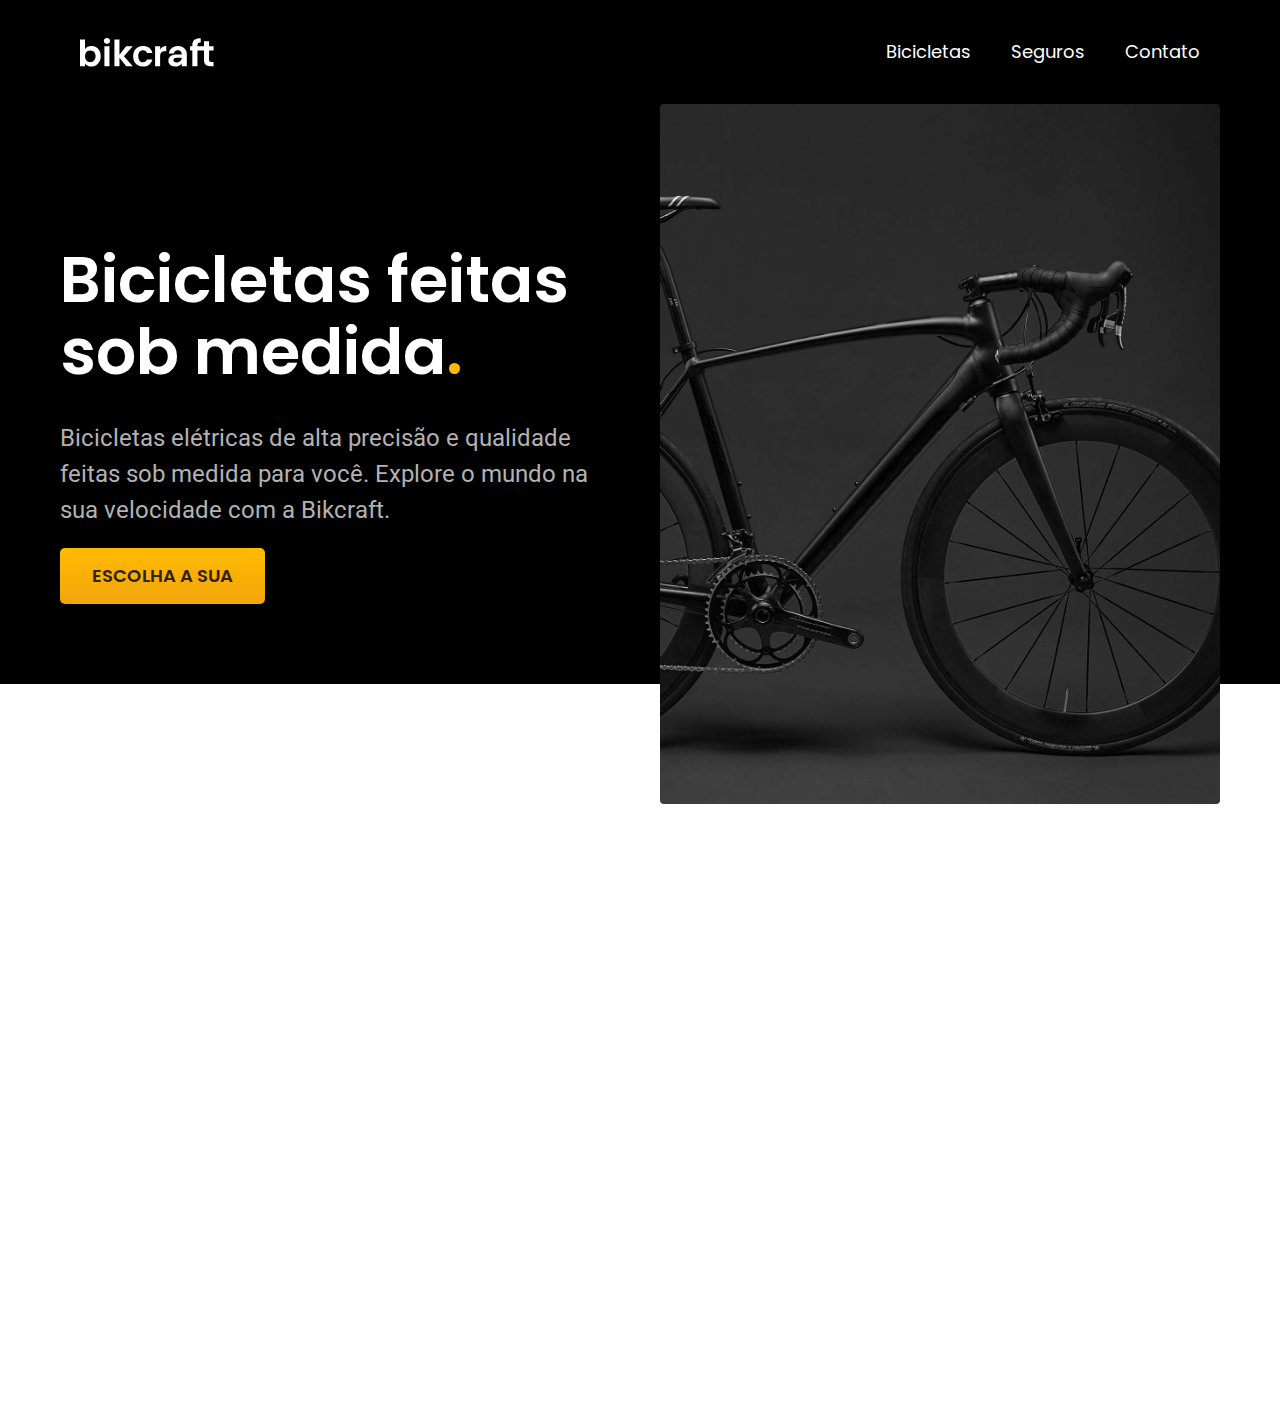
==== index.html @ 09f5f31a "header e css" ====
<!DOCTYPE html>
<html lang="pt-br">

<head>
  <meta charset="UTF-8">
  <meta name="viewport" content="width=device-width, initial-scale=1.0">

  <title>Bikcraft - Bicicletas Elétricas</title>
  <meta name="description" content="Bicicletas elétricas de alta precisão e qualidade,  feitas sob medida para o cliente. Explore o mundo na sua velocidade com a Bikcraft.">
  <link rel="stylesheet" href="/css/style.css">

  <link rel="preconnect" href="https://fonts.googleapis.com">
  <link rel="preconnect" href="https://fonts.gstatic.com" crossorigin>
  <link href="https://fonts.googleapis.com/css2?family=Poppins:wght@400;600&family=Roboto:wght@400;500&display=swap" rel="stylesheet">
</head>

<body>
  <header class="header-bg">
    <div class="header">
      <a href="/index.html">
        <img src="/img/bikcraft.svg" alt="Bikcraft"></a>
      <nav aria-label="primaria">
        <ul class="header-menu">
          <li><a href="/bicicletas.html">Bicicletas</a></li>
          <li><a href="/seguros.html">Seguros</a></li>
          <li><a href="/contato.html">Contato</a></li>
        </ul>
      </nav>
    </div>
  </header>

  <main class="introducao-bg">
    <div class="introducao">
      <div class="introducao-conteudo">
        <h1>Bicicletas feitas sob medida<span>.</span></h1>
        <p>Bicicletas elétricas de alta precisão e qualidade feitas sob medida para você. Explore o mundo na sua velocidade com a Bikcraft.</p>
        <a class="botao" href="/bicicletas.html">Escolha a sua</a>
      </div>
      <img src="/img/fotos/introducao.jpg" alt="Bicicleta Elétrica Preta">
    </div>
  </main>
</body>

</html>
---- css/style.css ----
@import "/css/global/global.css";
@import "/css/global/header.css";

/* Utilidades */
@import "/css/utilidades/componentes.css";

/* Home */
@import "/css/home/intro.css";
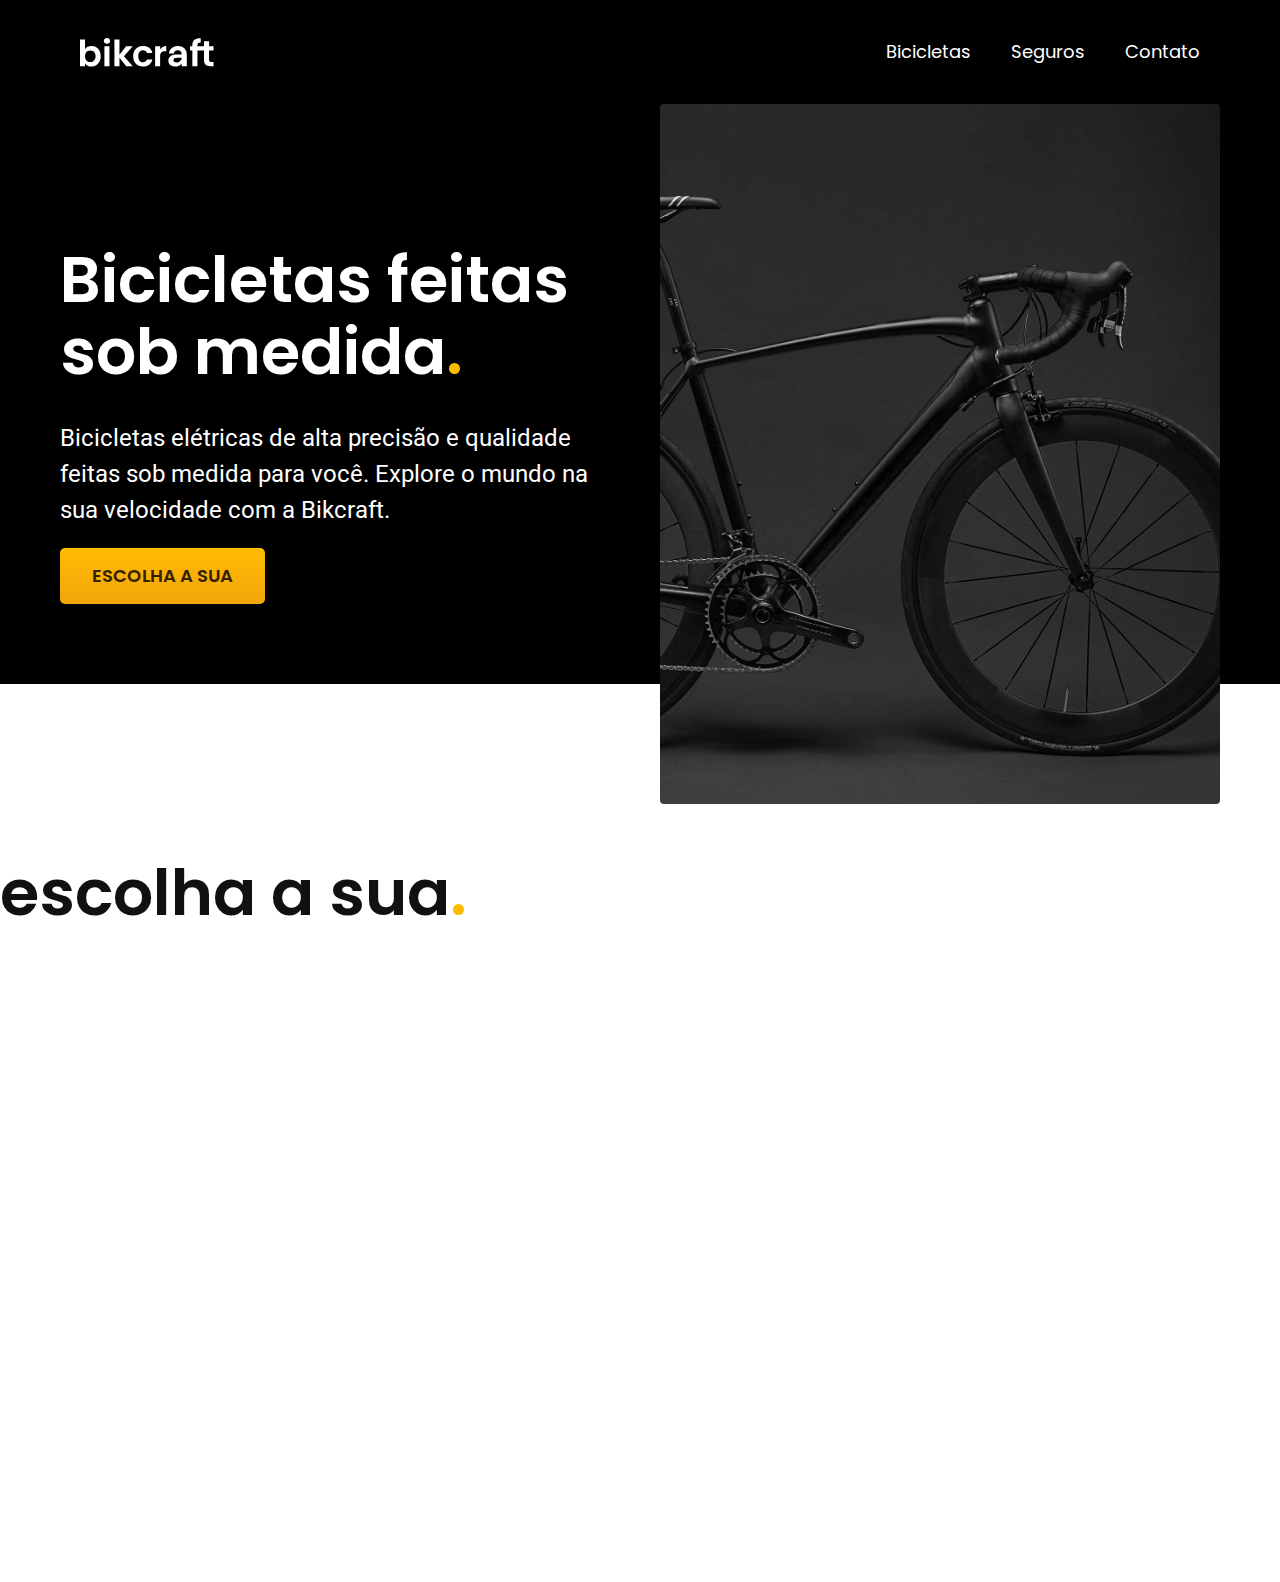
==== commit 0cfd701b: "tipografia e cores utilitário" ====
--- a/index.html
+++ b/index.html
@@ -20,7 +20,7 @@
       <a href="/index.html">
         <img src="/img/bikcraft.svg" alt="Bikcraft"></a>
       <nav aria-label="primaria">
-        <ul class="header-menu">
+        <ul class="header-menu font-1-m cor-0">
           <li><a href="/bicicletas.html">Bicicletas</a></li>
           <li><a href="/seguros.html">Seguros</a></li>
           <li><a href="/contato.html">Contato</a></li>
@@ -32,13 +32,15 @@
   <main class="introducao-bg">
     <div class="introducao">
       <div class="introducao-conteudo">
-        <h1>Bicicletas feitas sob medida<span>.</span></h1>
-        <p>Bicicletas elétricas de alta precisão e qualidade feitas sob medida para você. Explore o mundo na sua velocidade com a Bikcraft.</p>
+        <h1 class="font-1-xxl">Bicicletas feitas sob medida<span class="cor-p1">.</span></h1>
+        <p class="font-2-l">Bicicletas elétricas de alta precisão e qualidade feitas sob medida para você. Explore o mundo na sua velocidade com a Bikcraft.</p>
         <a class="botao" href="/bicicletas.html">Escolha a sua</a>
       </div>
       <img src="/img/fotos/introducao.jpg" alt="Bicicleta Elétrica Preta">
     </div>
   </main>
+
+  <h2 class="font-1-xxl">escolha a sua<span class="cor-p1">.</span></h2>
 </body>
 
 </html>--- a/css/style.css
+++ b/css/style.css
@@ -1,8 +1,10 @@
 @import "/css/global/global.css";
 @import "/css/global/header.css";
+@import "/css/utilidades/cores.css";
 
 /* Utilidades */
 @import "/css/utilidades/componentes.css";
+@import "/css/utilidades/tipografia.css";
 
 /* Home */
 @import "/css/home/intro.css";
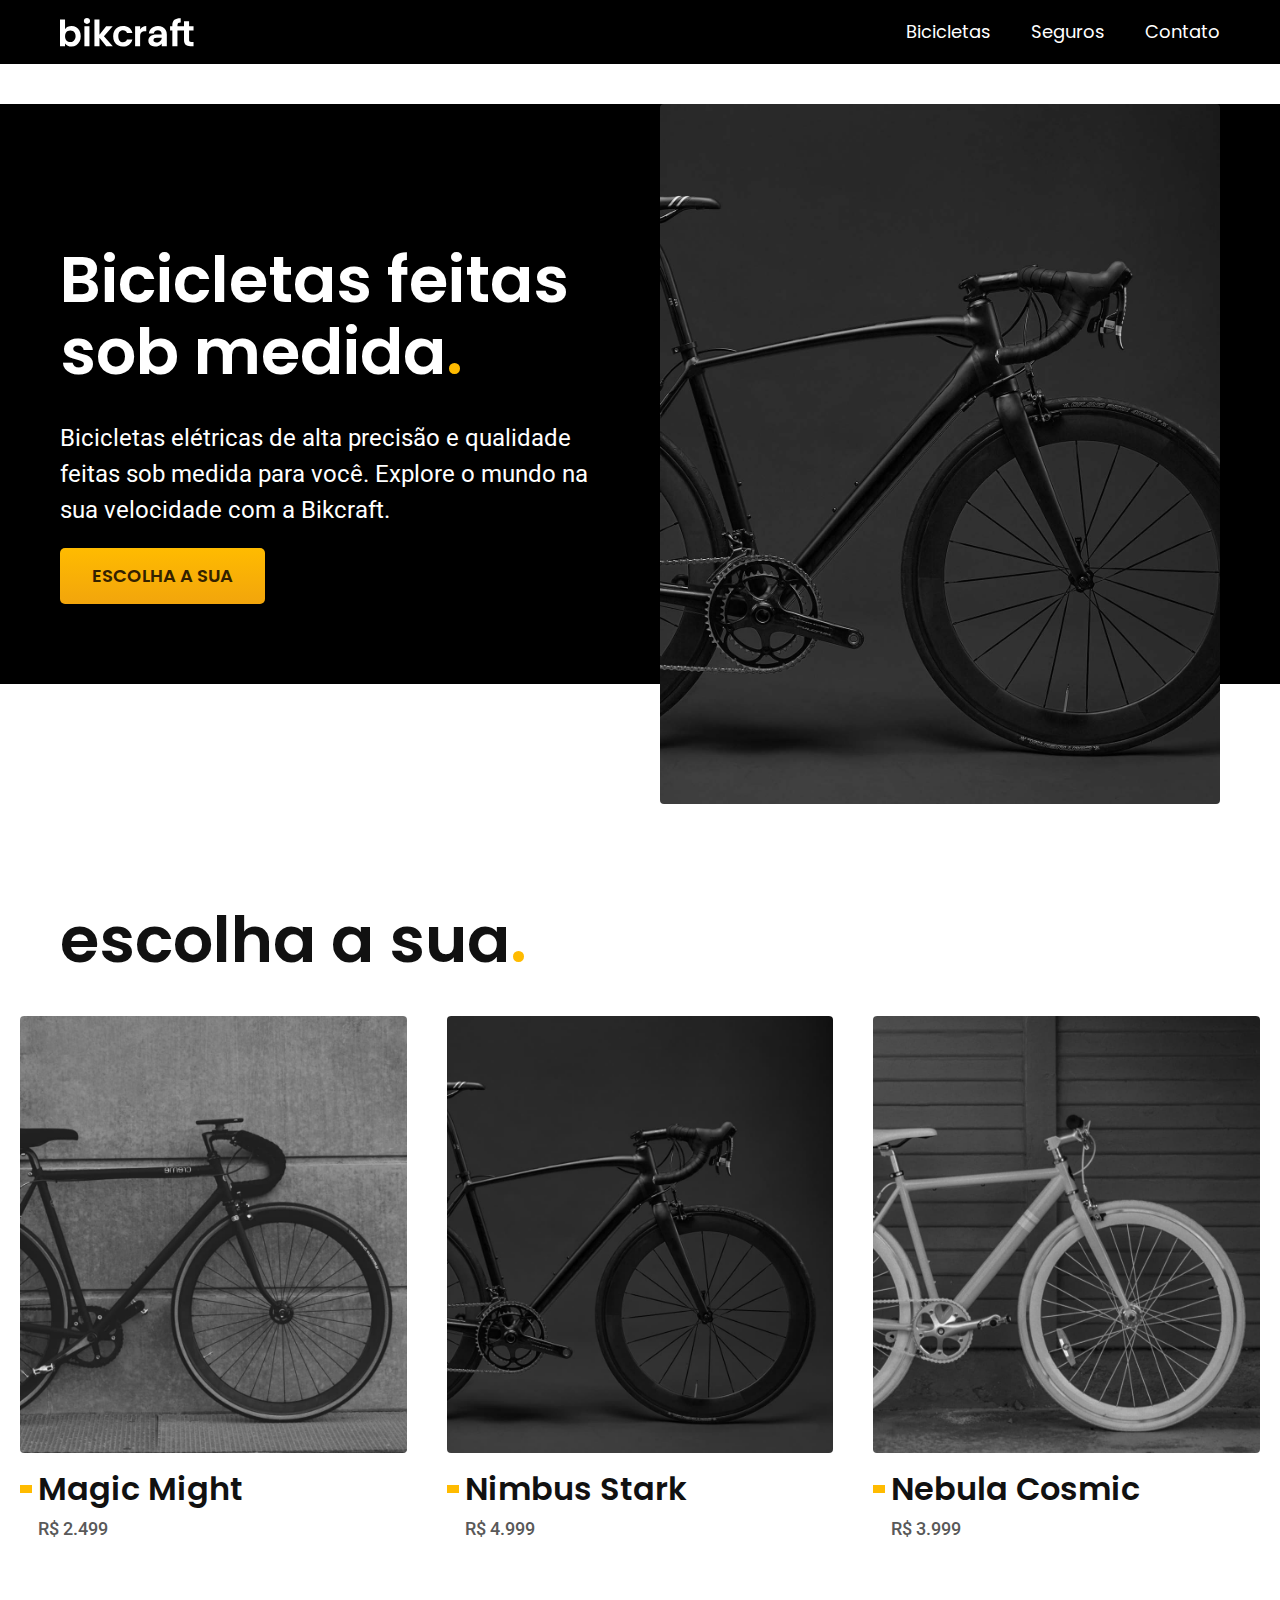
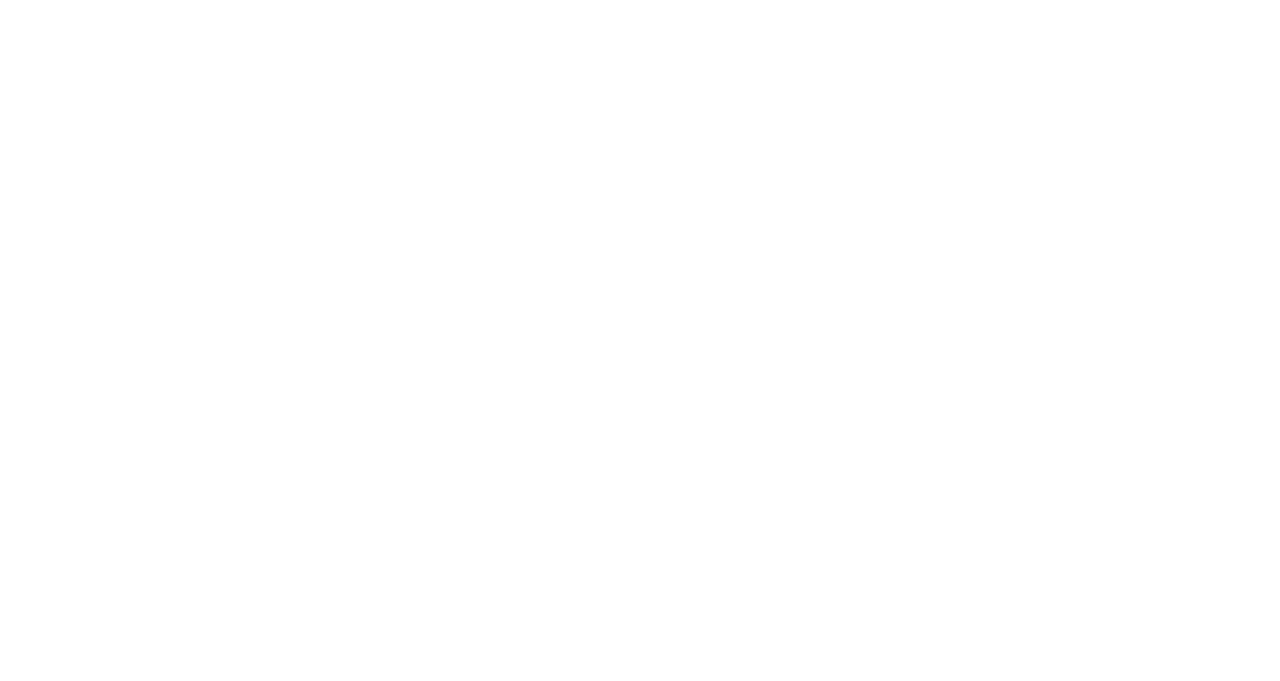
==== commit 9c8cc2f7: "tipografia e bicicletas" ====
--- a/index.html
+++ b/index.html
@@ -16,7 +16,7 @@
 
 <body>
   <header class="header-bg">
-    <div class="header">
+    <div class="header container">
       <a href="/index.html">
         <img src="/img/bikcraft.svg" alt="Bikcraft"></a>
       <nav aria-label="primaria">
@@ -30,7 +30,7 @@
   </header>
 
   <main class="introducao-bg">
-    <div class="introducao">
+    <div class="introducao container">
       <div class="introducao-conteudo">
         <h1 class="font-1-xxl">Bicicletas feitas sob medida<span class="cor-p1">.</span></h1>
         <p class="font-2-l">Bicicletas elétricas de alta precisão e qualidade feitas sob medida para você. Explore o mundo na sua velocidade com a Bikcraft.</p>
@@ -40,7 +40,35 @@
     </div>
   </main>
 
-  <h2 class="font-1-xxl">escolha a sua<span class="cor-p1">.</span></h2>
+  <article class="bicicletas-lista">
+    <h2 class="container font-1-xxl">escolha a sua<span class="cor-p1">.</span></h2>
+
+    <ul>
+      <li>
+        <a href="/bicicletas/magic.html">
+          <img src="/img/bicicletas/magic-home.jpg" alt="Bicicleta preta">
+          <h3 class="font-1-xl">Magic Might</h3>
+          <span class="font-2-m cor-8">R$ 2.499</span>
+        </a>
+      </li>
+      <li>
+        <a href="/bicicletas/nimbus.html">
+          <img src="/img/bicicletas/nimbus-home.jpg" alt="Bicicleta preta">
+          <h3 class="font-1-xl">Nimbus Stark </h3>
+          <span class="font-2-m cor-8">R$ 4.999</span>
+        </a>
+      </li>
+      <li>
+        <a href="/bicicletas/magic.html">
+          <img src="/img/bicicletas/nebula-home.jpg" alt="Bicicleta preta">
+          <h3 class="font-1-xl">Nebula Cosmic</h3>
+          <span class="font-2-m cor-8">R$ 3.999</span>
+        </a>
+      </li>
+    </ul>
+  </article>
+
+
 </body>
 
 </html>--- a/css/style.css
+++ b/css/style.css
@@ -8,3 +8,7 @@
 
 /* Home */
 @import "/css/home/intro.css";
+
+/* Bicicletas */
+
+@import "/css/bicicletas/bicicletas-lista.css";
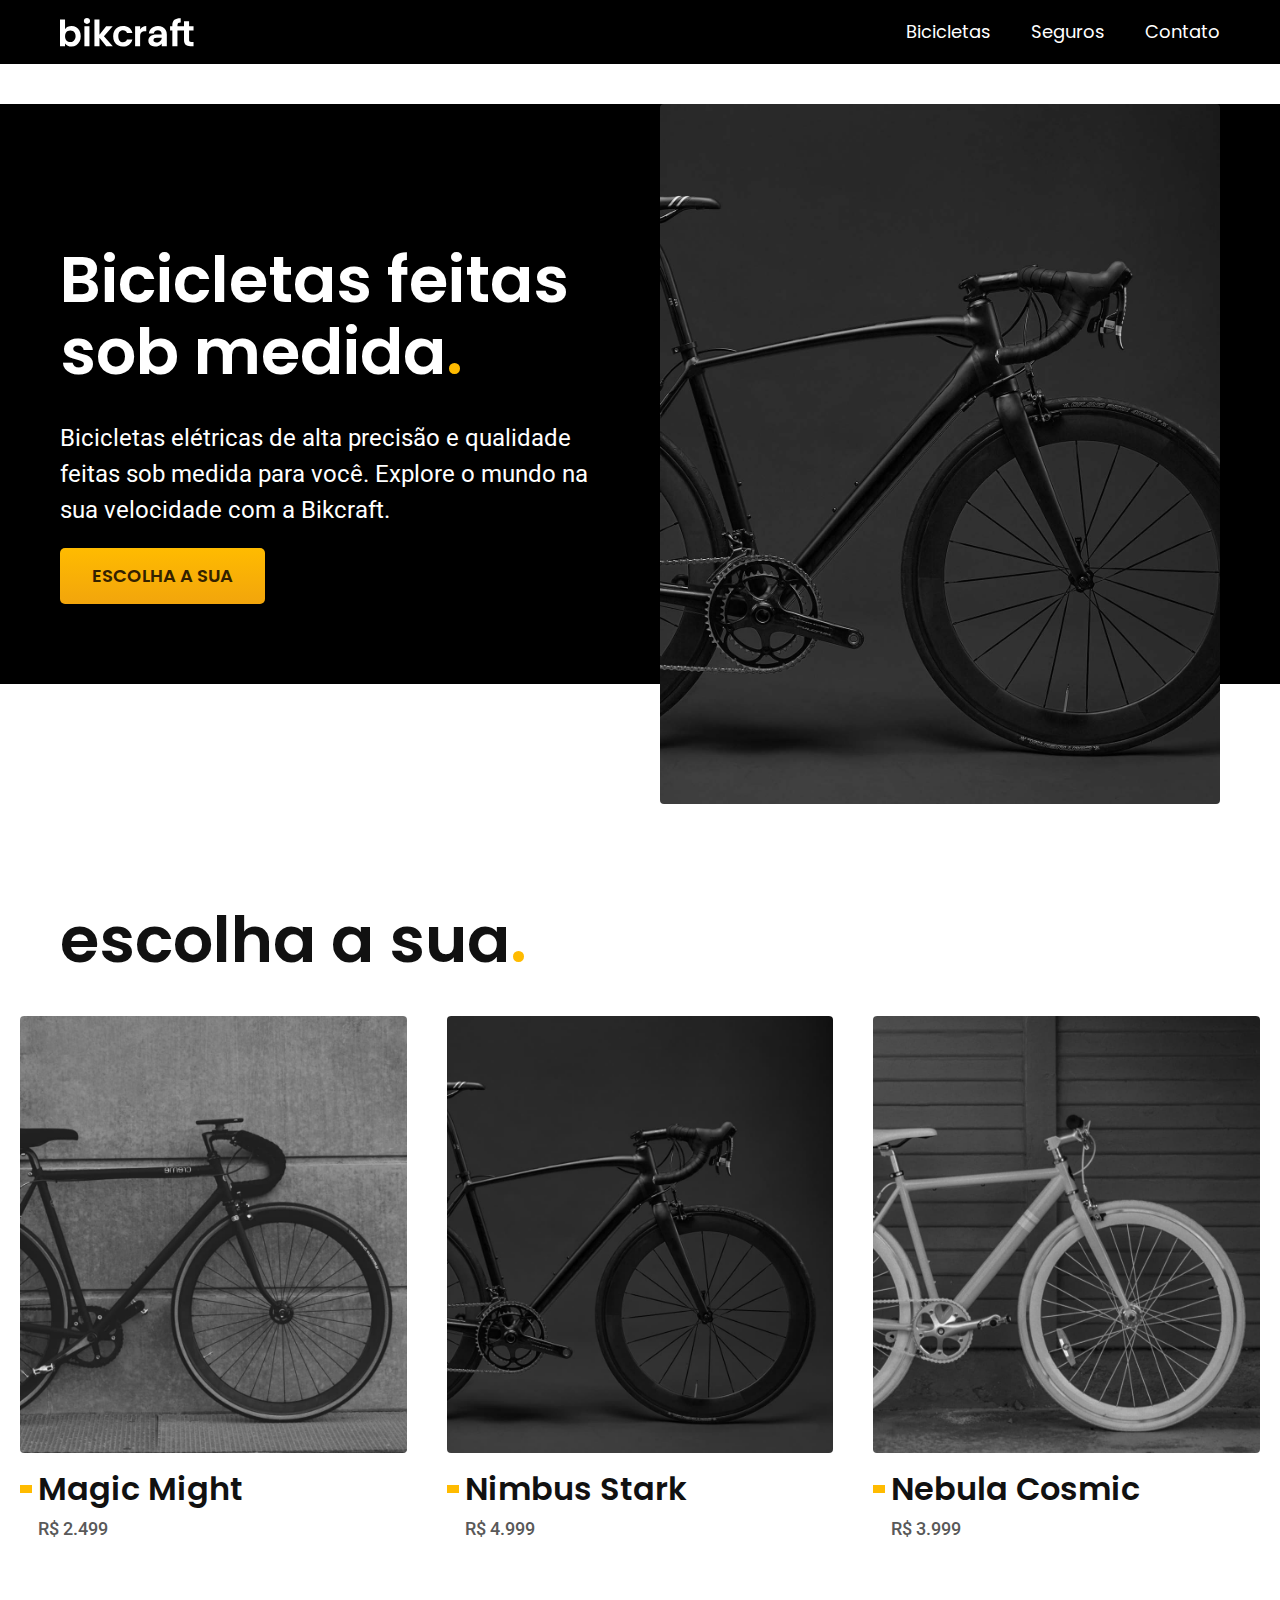
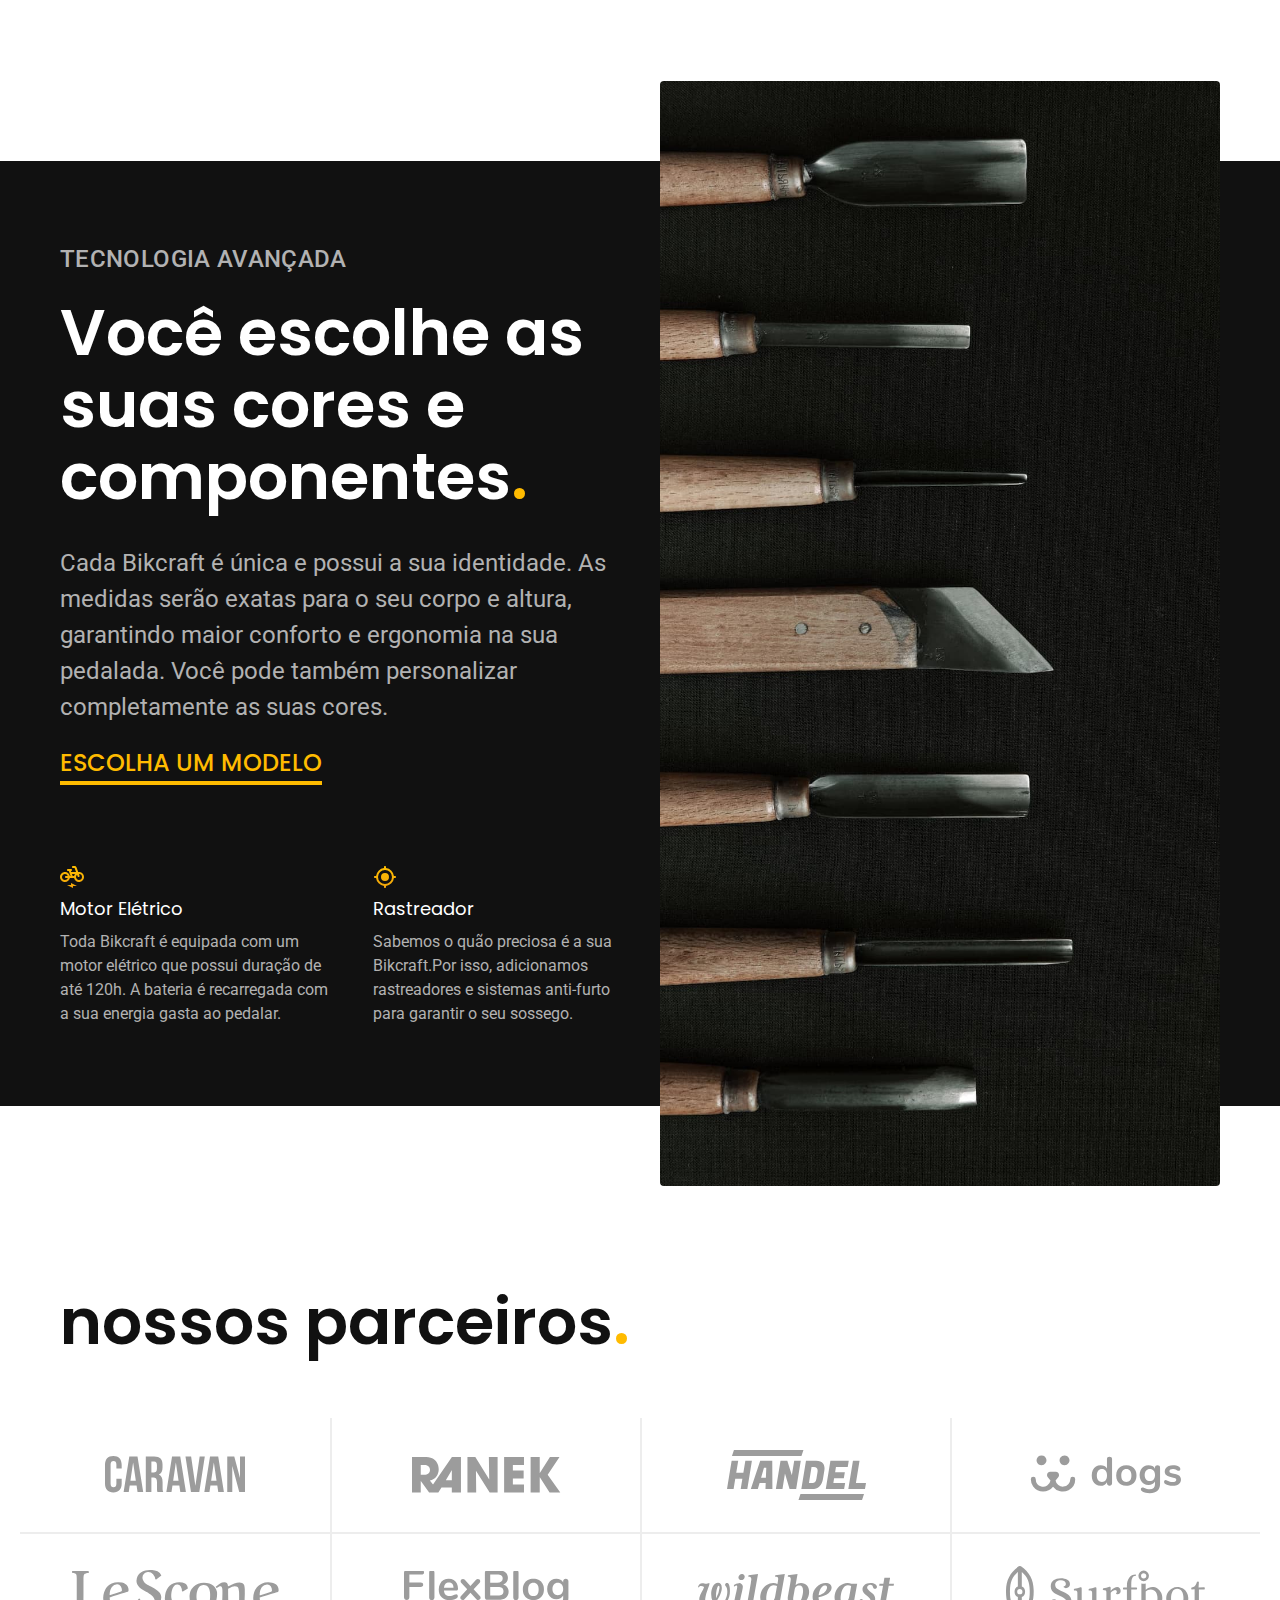
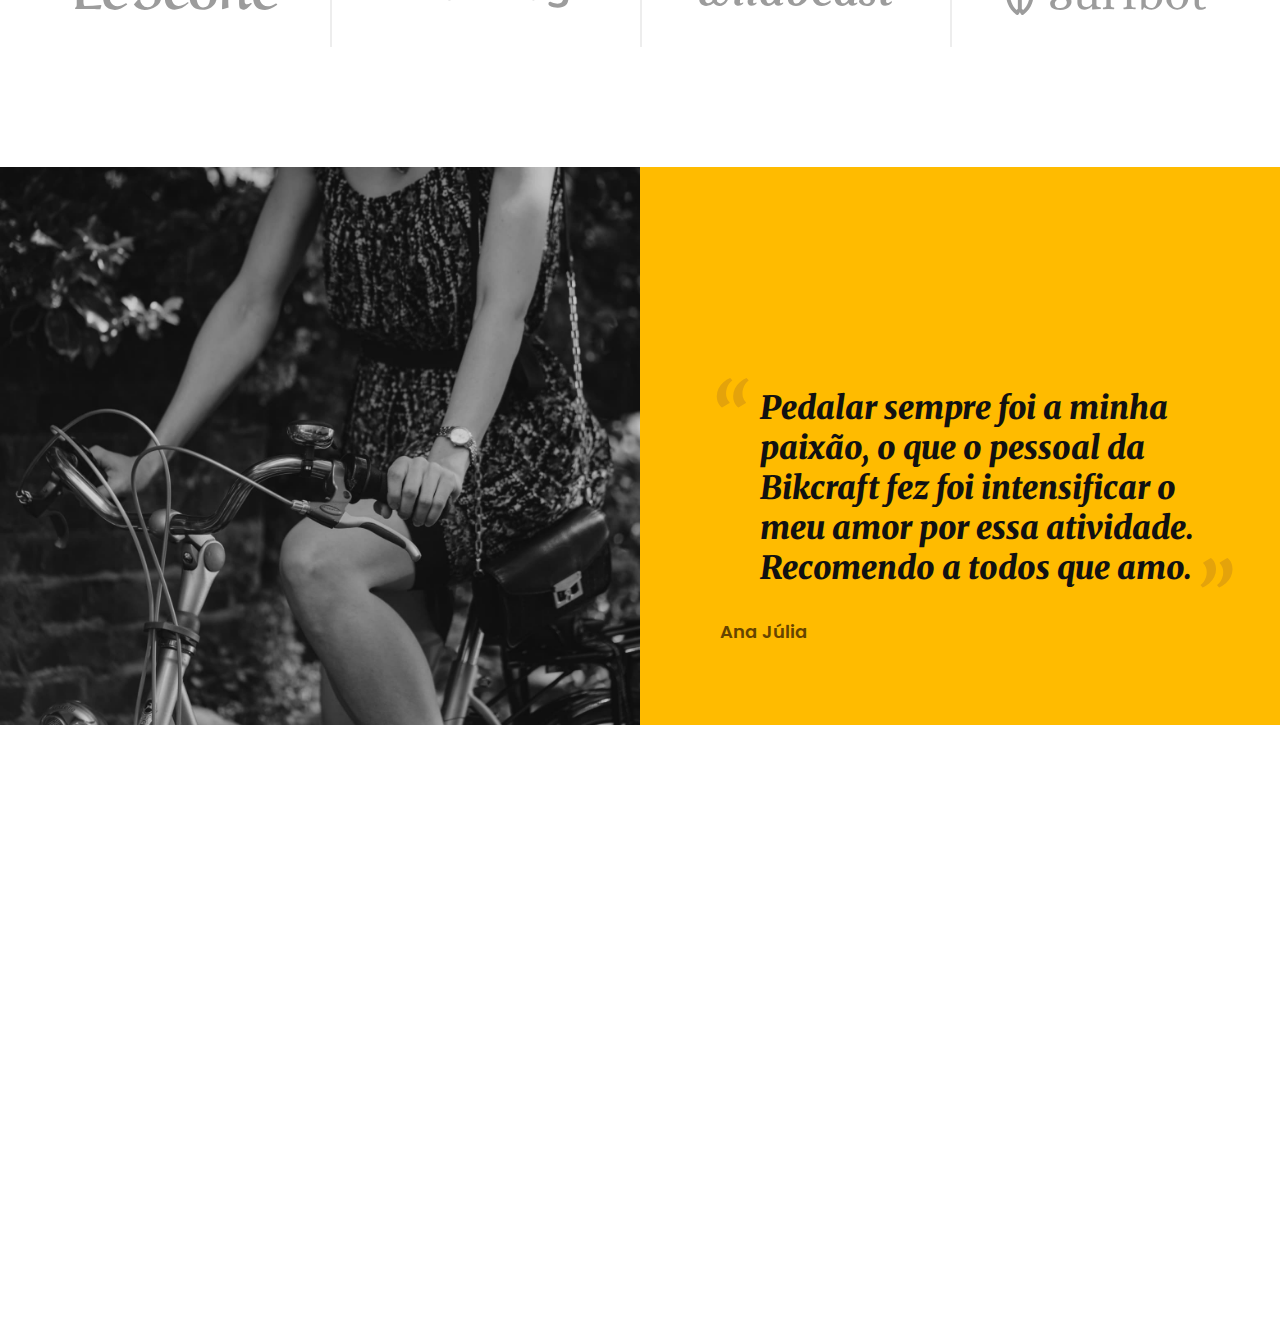
==== commit ed01fe58: "tecnologia, parceiros e depoimento" ====
--- a/index.html
+++ b/index.html
@@ -11,7 +11,7 @@
 
   <link rel="preconnect" href="https://fonts.googleapis.com">
   <link rel="preconnect" href="https://fonts.gstatic.com" crossorigin>
-  <link href="https://fonts.googleapis.com/css2?family=Poppins:wght@400;600&family=Roboto:wght@400;500&display=swap" rel="stylesheet">
+  <link href="https://fonts.googleapis.com/css2?family=Poppins:wght@400;600&family=Merriweather:ital,wght@1,900&family=Roboto:wght@400;500&display=swap" rel="stylesheet">
 </head>
 
 <body>
@@ -68,6 +68,61 @@
     </ul>
   </article>
 
+  <article class="tecnologia-bg">
+    <div class="tecnologia container">
+      <div class="tecnologia-conteudo">
+        <span class="font-2-l-b cor-5">Tecnologia Avançada</span>
+        <h2 class="font-1-xxl cor-0">Você escolhe as suas cores e componentes<span class="cor-p1">.</span></h2>
+        <p class="font-2-l cor-5">Cada Bikcraft é única e possui a sua identidade. As medidas serão exatas para o seu corpo e altura, garantindo maior conforto e ergonomia na sua pedalada. Você pode também personalizar completamente as suas cores.</p>
+        <a class="link" href="/bicicletas.html">Escolha um modelo</a>
+        <div class="tecnologia-vantagens">
+          <div>
+            <img src="/img/icones/eletrica.svg" alt="">
+            <h3 class="font-1-m cor-0">Motor Elétrico</h3>
+            <p class="font-2-s cor-5">Toda Bikcraft é equipada com um motor elétrico que possui duração de até 120h. A bateria é recarregada com a sua energia gasta ao pedalar.</p>
+          </div>
+          <div>
+            <img src="/img/icones/rastreador.svg" alt="">
+            <h3 class="font-1-m cor-0">Rastreador</h3>
+            <p class="font-2-s cor-5">Sabemos o quão preciosa é a sua Bikcraft.Por isso, adicionamos rastreadores e sistemas anti-furto para garantir o seu sossego.</p>
+          </div>
+        </div>
+      </div>
+      <div class="tecnologia-imagem">
+        <img src="/img/fotos/tecnologia.jpg" alt="">
+      </div>
+    </div>
+  </article>
+
+  <section class="parceiros" aria-label="Nossos parceiros">
+    <h2 class="container font-1-xxl">nossos parceiros<span class="cor-p1">.</span></h2>
+
+    <ul>
+      <li><img src="/img/parceiros/caravan.svg" alt="Caravan"></li>
+      <li><img src="/img/parceiros/ranek.svg" alt="ranek.svg"></li>
+      <li><img src="/img/parceiros/handel.svg" alt="handel"></li>
+      <li><img src="/img/parceiros/dogs.svg" alt="dogs.svg"></li>
+      <li><img src="/img/parceiros/lescone.svg" alt="lescone.svg"></li>
+      <li><img src="/img/parceiros/flexblog.svg" alt="flexblog.svg"></li>
+      <li><img src="/img/parceiros/wildbeast.svg" alt="wildbeast.svg"></li>
+      <li><img src="/img/parceiros/surfbot.svg" alt="surfbot.svg"></li>
+
+    </ul>
+  </section>
+
+  <section class="depoimento" aria-label="Depoimento">
+    <div>
+      <img src="/img/fotos/depoimento.jpg" alt="Pessoa pedalando uma bicicleta Bikcraft.">
+    </div>
+    <div class="depoimento-conteudo">
+      <blockquote class="font-1-xl">
+        <p>Pedalar sempre foi a minha paixão, o que o pessoal da Bikcraft fez foi intensificar o meu amor por essa atividade. Recomendo a todos que amo.
+        </p>
+      </blockquote>
+      <span class="font-1-m-b cor-p4">Ana Júlia</span>
+    </div>
+
+  </section>
 
 </body>
 
--- a/css/style.css
+++ b/css/style.css
@@ -8,6 +8,9 @@
 
 /* Home */
 @import "/css/home/intro.css";
+@import "/css/home/tecnologia.css";
+@import "/css/home/parceiros.css";
+@import "/css/home/depoimento.css";
 
 /* Bicicletas */
 
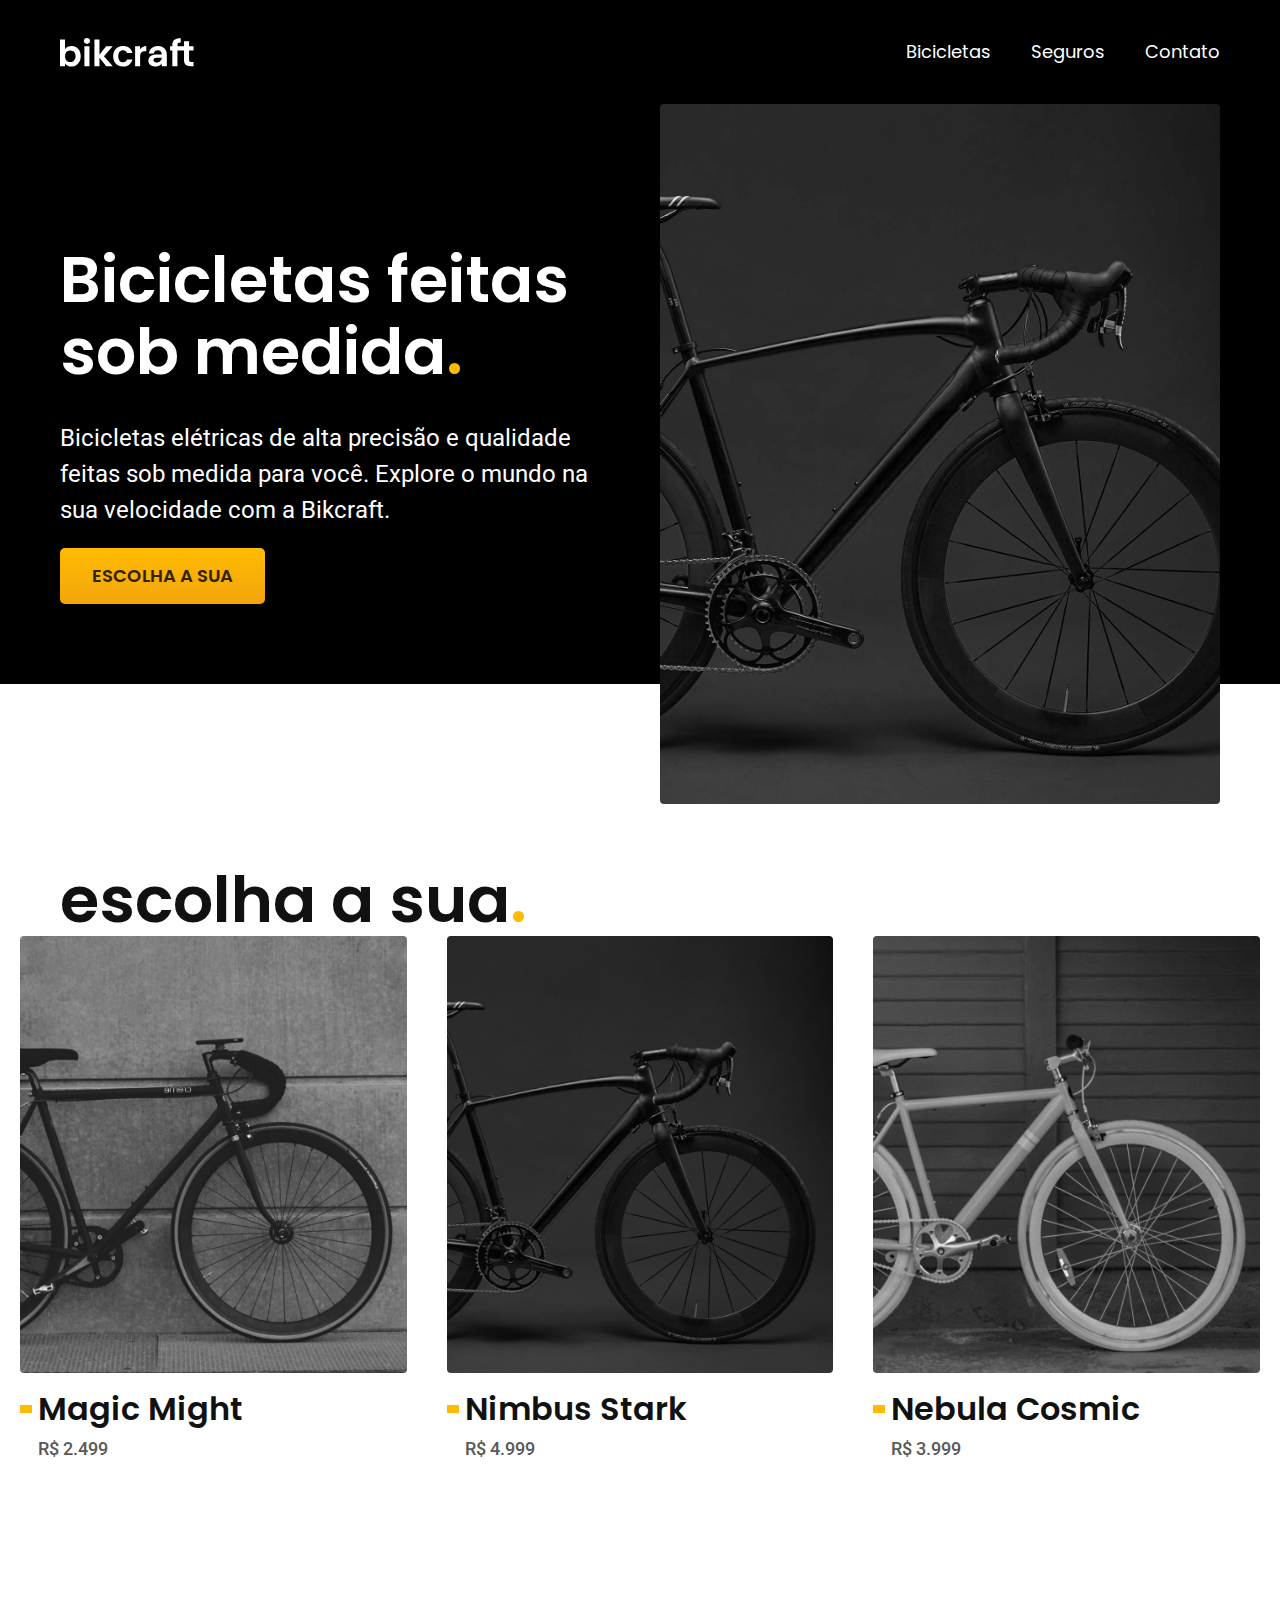
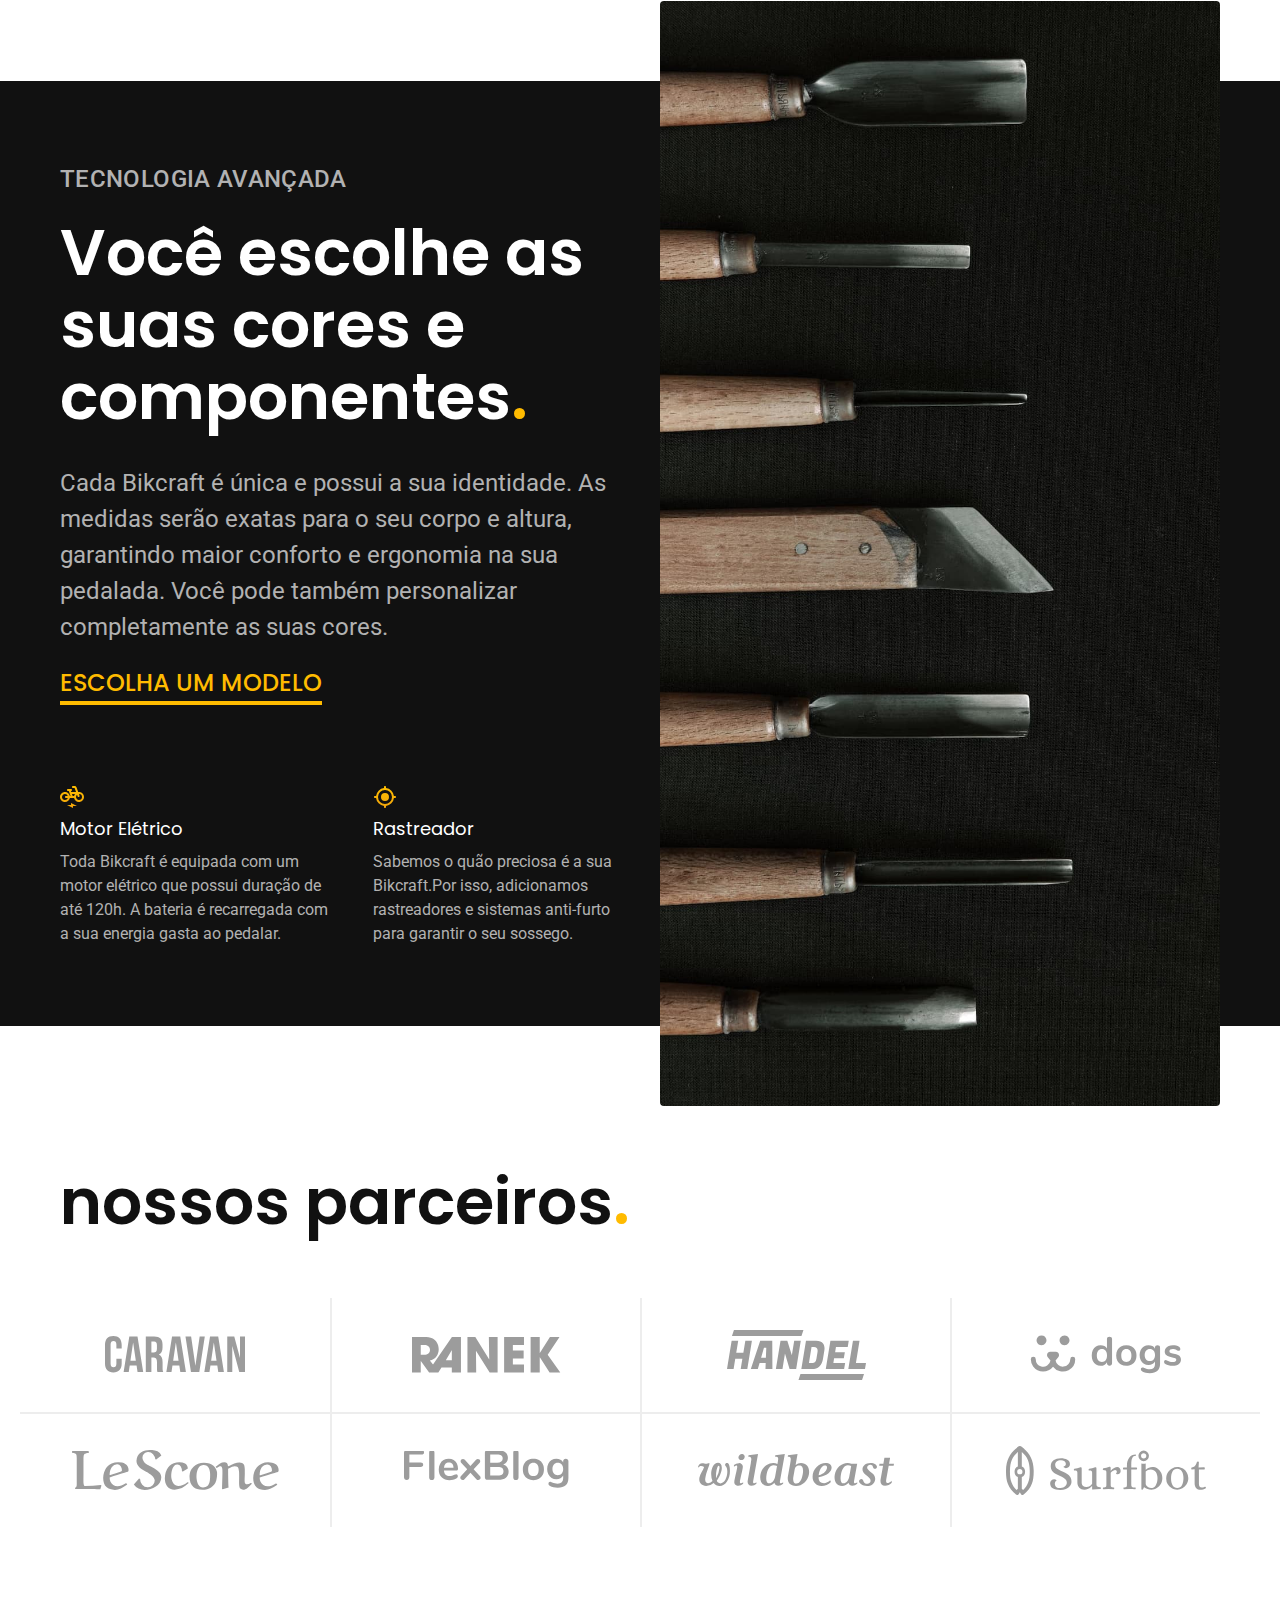
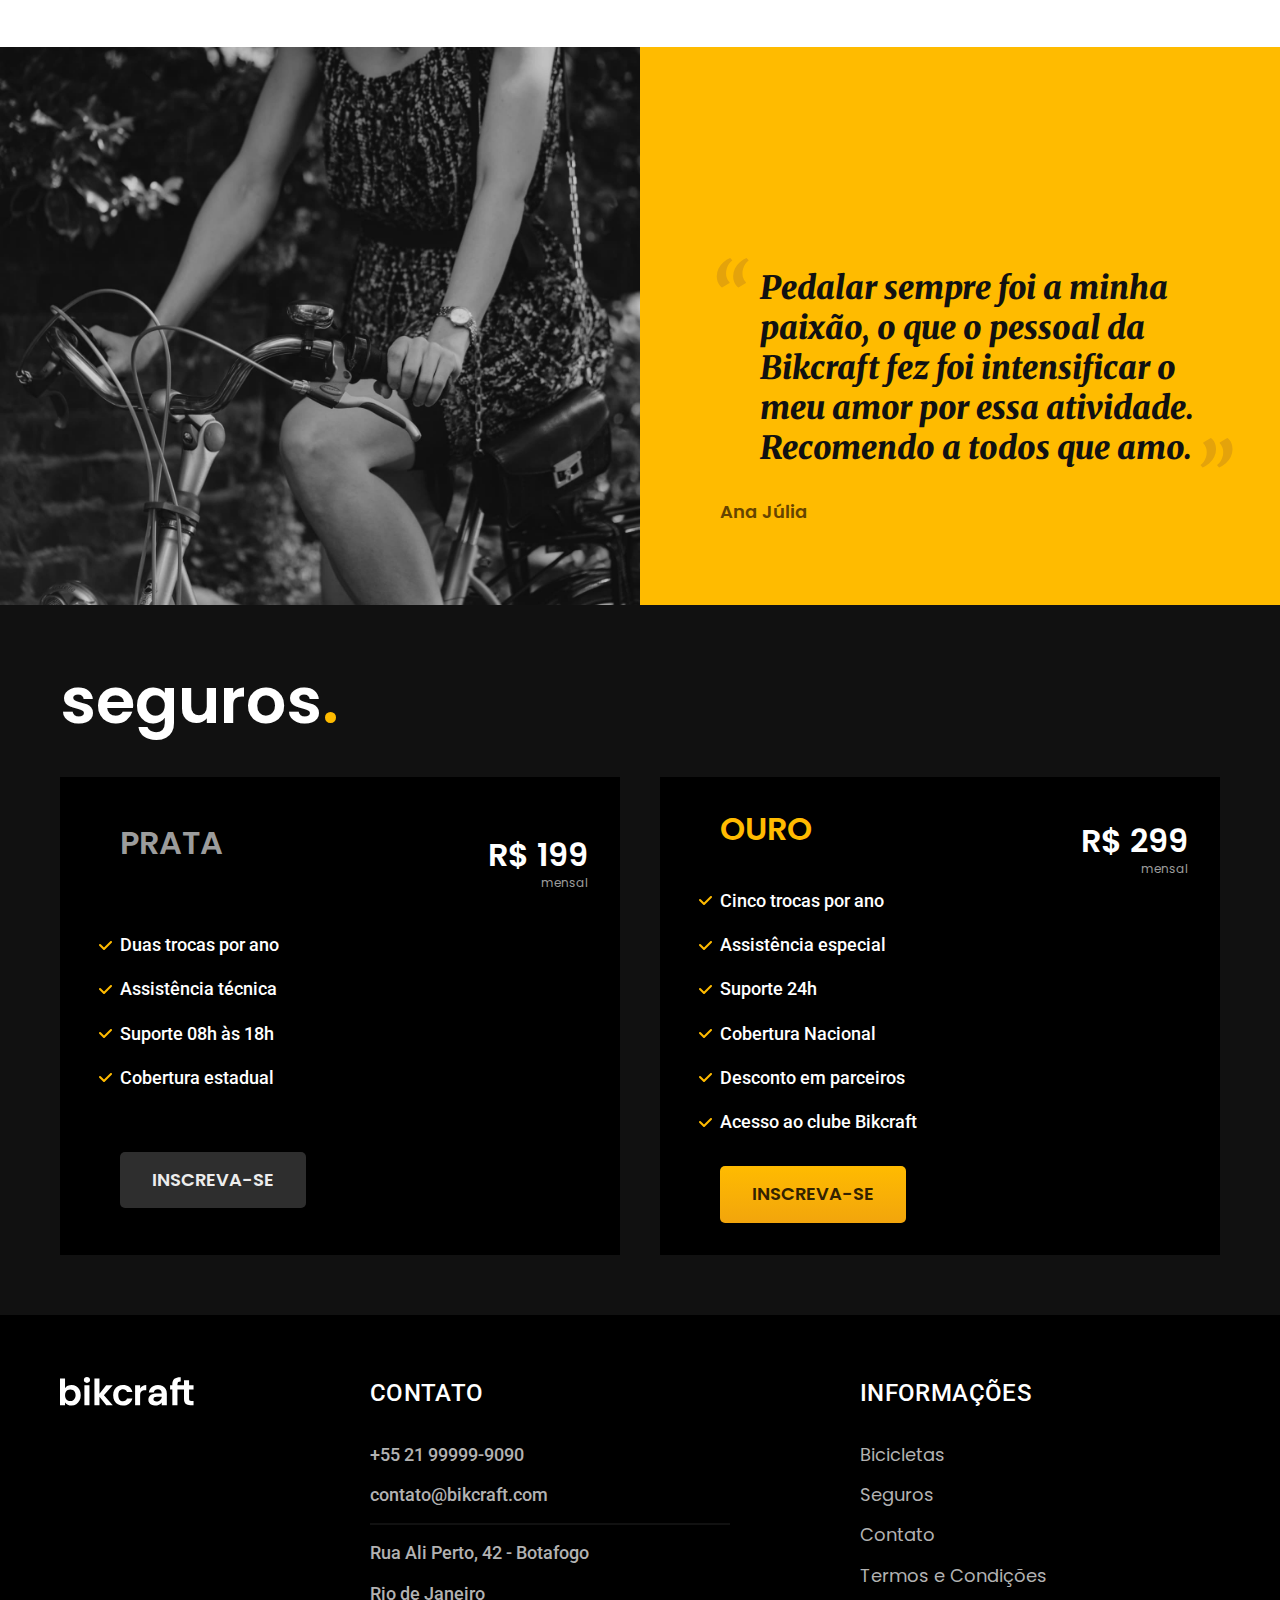
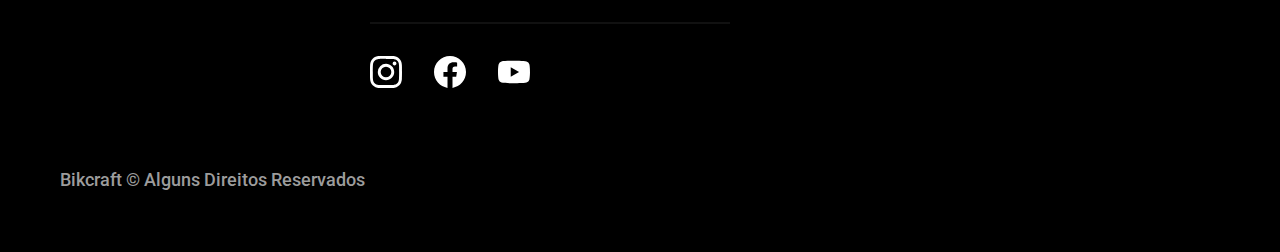
==== commit ab49f7f3: "home finalizado" ====
--- a/index.html
+++ b/index.html
@@ -124,6 +124,77 @@
 
   </section>
 
+  <article class="seguros-bg">
+    <div class="seguros container">
+      <h2 class="font-1-xxl cor-0">seguros<span class="cor-p1">.</span></h2>
+      <div class="seguros-item">
+        <h3 class="font-1-xl cor-6">PRATA</h3>
+        <span class="font-1-xl cor-0">R$ 199 <span class="font-1-xs cor-6">mensal</span></span>
+        <ul class="font-2-m cor-0">
+          <li>Duas trocas por ano</li>
+          <li>Assistência técnica</li>
+          <li>Suporte 08h às 18h</li>
+          <li>Cobertura estadual</li>
+        </ul>
+        <a class="botao secundario" href="/orcamento.html">Inscreva-se</a>
+      </div>
+
+      <div class="seguros-item">
+        <h3 class="font-1-xl cor-p1">OURO</h3>
+        <span class="font-1-xl cor-0">R$ 299 <span class="font-1-xs cor-6">mensal</span></span>
+        <ul class="font-2-m cor-0">
+          <li>Cinco trocas por ano</li>
+          <li>Assistência especial</li>
+          <li>Suporte 24h</li>
+          <li>Cobertura Nacional</li>
+          <li>Desconto em parceiros</li>
+          <li>Acesso ao clube Bikcraft</li>
+        </ul>
+        <a class="botao" href="/orcamento.html">Inscreva-se</a>
+      </div>
+    </div>
+  </article>
+
+  <footer class="footer-bg">
+    <div class="footer container">
+      <img src="/img/bikcraft.svg" alt="">
+      <div class="footer-contato">
+        <h3 class="font-2-l-b cor-0">Contato</h3>
+        <ul class="font-2-m cor-5">
+          <li><a href="tel:+5521999999090">+55 21 99999-9090</a></li>
+          <li><a href="mailto:contatot@bikcraft.com">contato@bikcraft.com</a></li>
+          <li>Rua Ali Perto, 42 - Botafogo</li>
+          <li>Rio de Janeiro</li>
+        </ul>
+        <div class="footer-redes">
+          <a href="/index.html">
+            <img src="/img/redes/instagram.svg" alt="Instagram">
+          </a>
+
+          <a href="/index.html">
+            <img src="/img/redes/facebook.svg" alt="Facebook">
+          </a>
+
+          <a href="/index.html">
+            <img src="/img/redes/youtube.svg" alt="YouTube">
+          </a>
+        </div>
+      </div>
+      <div class="footer-informacoes">
+        <h3 class="font-2-l-b cor-0">Informações</h3>
+        <nav>
+          <ul class="font-1-m cor-5">
+            <li><a href="/bicicletas.html">Bicicletas</a></li>
+            <li><a href="/seguros.html">Seguros</a></li>
+            <li><a href="/contato.html">Contato</a></li>
+            <li><a href="/termos.html">Termos e Condições</a></li>
+          </ul>
+        </nav>
+      </div>
+      <p class="footer-copy font-2-m cor-6">Bikcraft © Alguns Direitos Reservados</p>
+    </div>
+
+  </footer>
 </body>
 
 </html>--- a/css/style.css
+++ b/css/style.css
@@ -1,10 +1,12 @@
 @import "/css/global/global.css";
 @import "/css/global/header.css";
-@import "/css/utilidades/cores.css";
+@import "/css/global/footer.css";
 
 /* Utilidades */
+
+@import "/css/utilidades/tipografia.css";
+@import "/css/utilidades/cores.css";
 @import "/css/utilidades/componentes.css";
-@import "/css/utilidades/tipografia.css";
 
 /* Home */
 @import "/css/home/intro.css";
@@ -15,3 +17,6 @@
 /* Bicicletas */
 
 @import "/css/bicicletas/bicicletas-lista.css";
+
+/* Seguros */
+@import "/css/seguros/seguros.css";
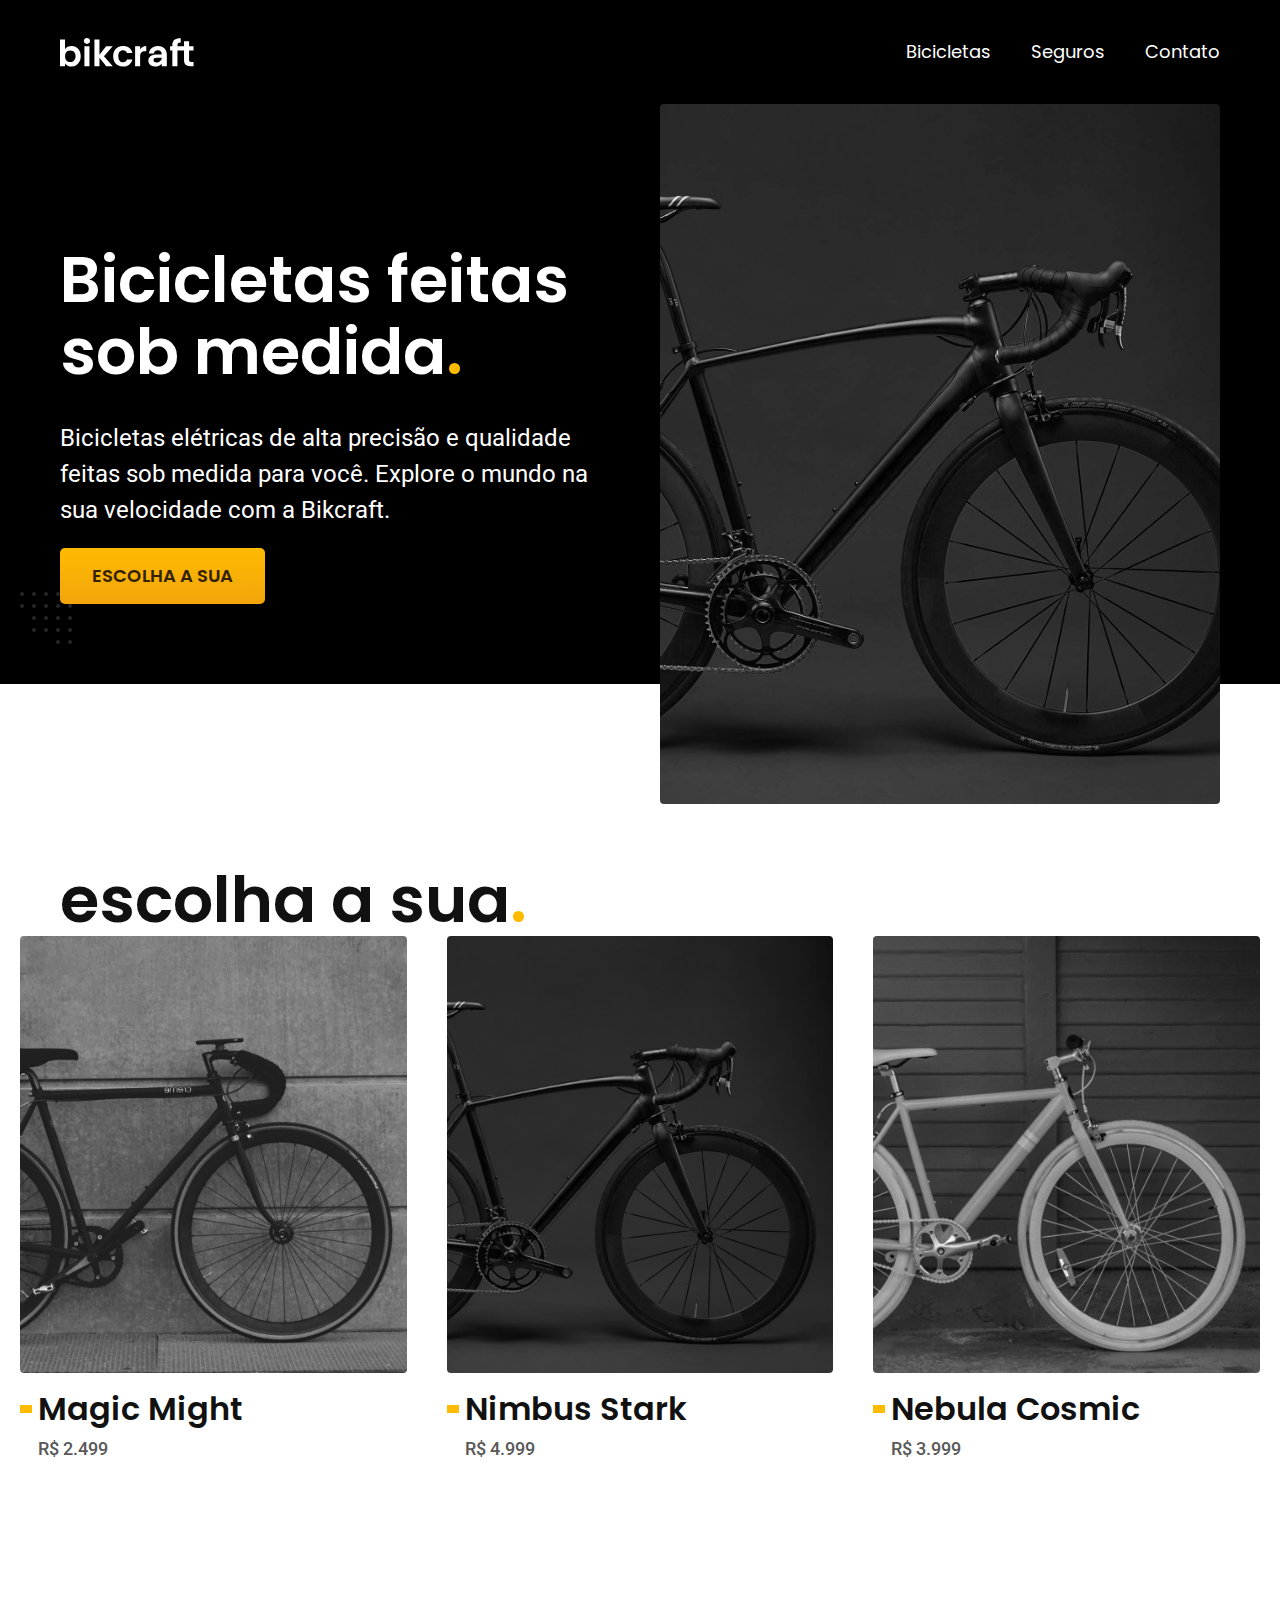
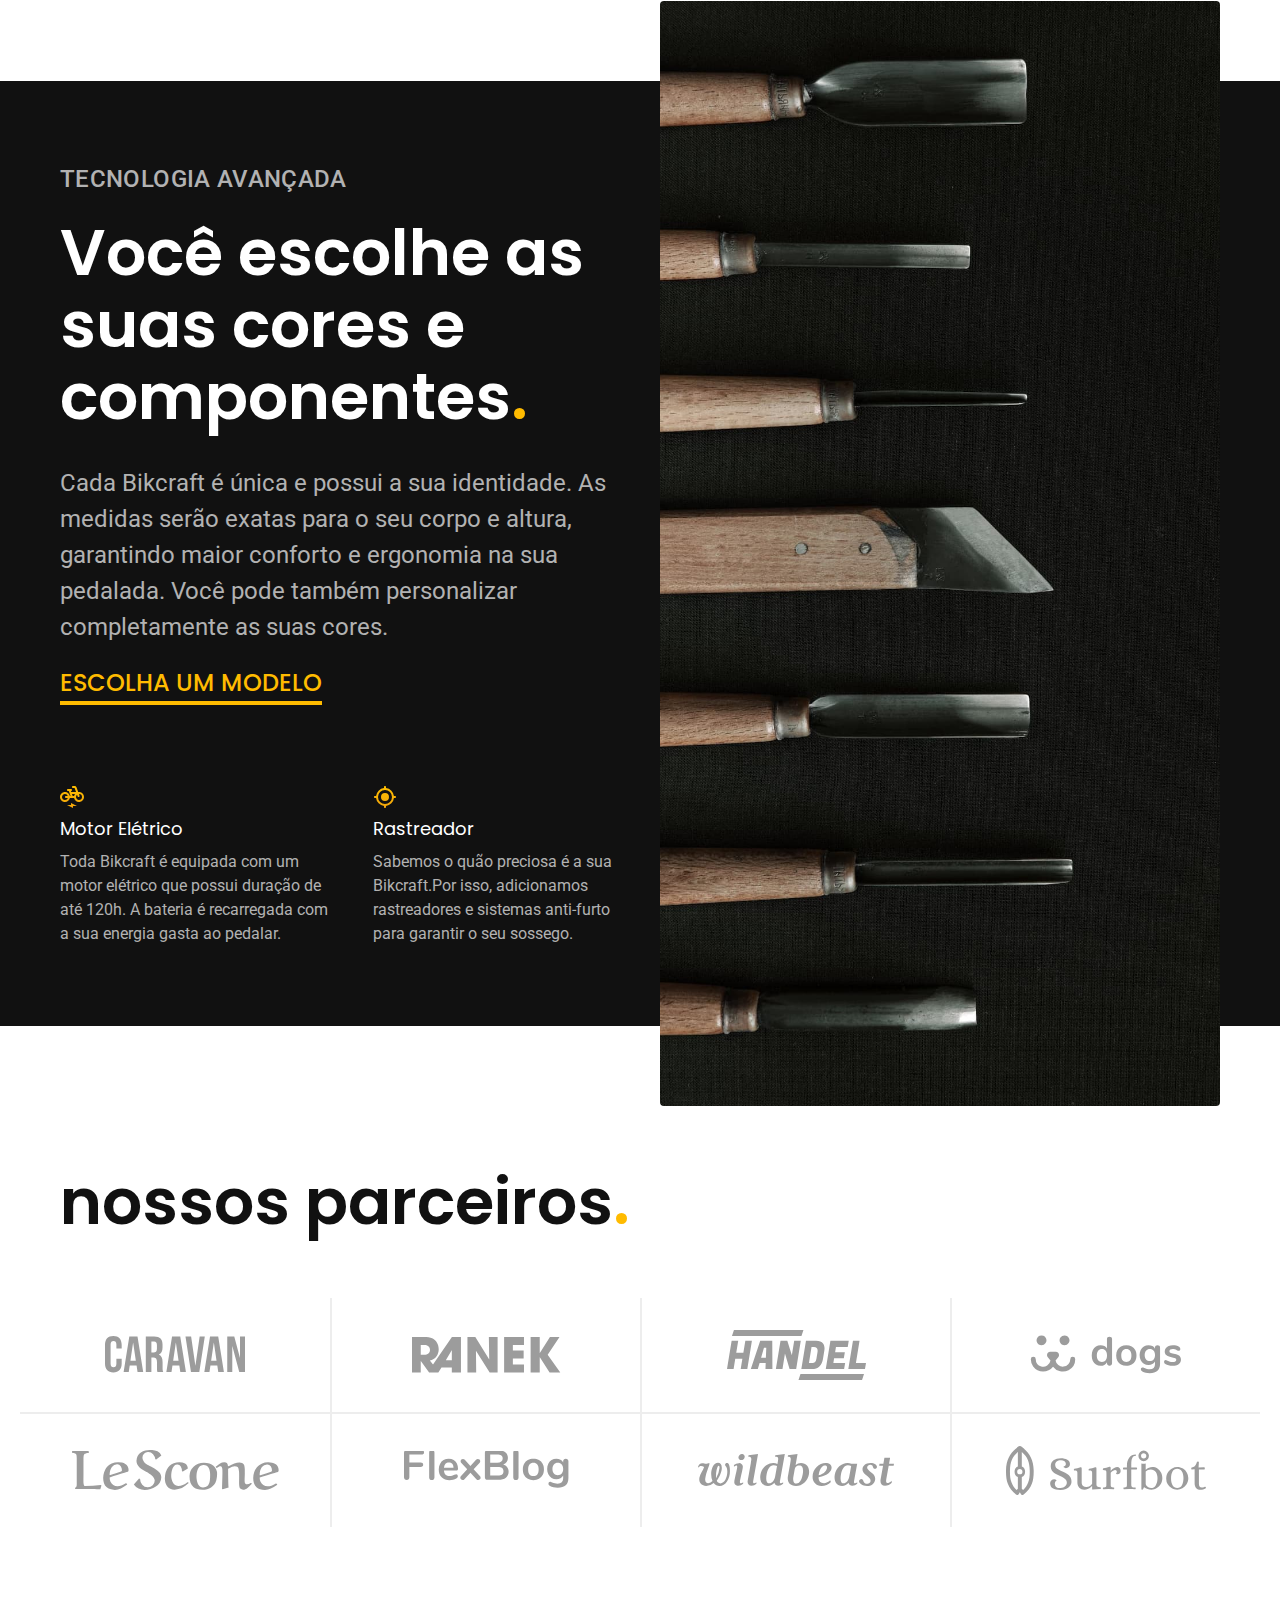
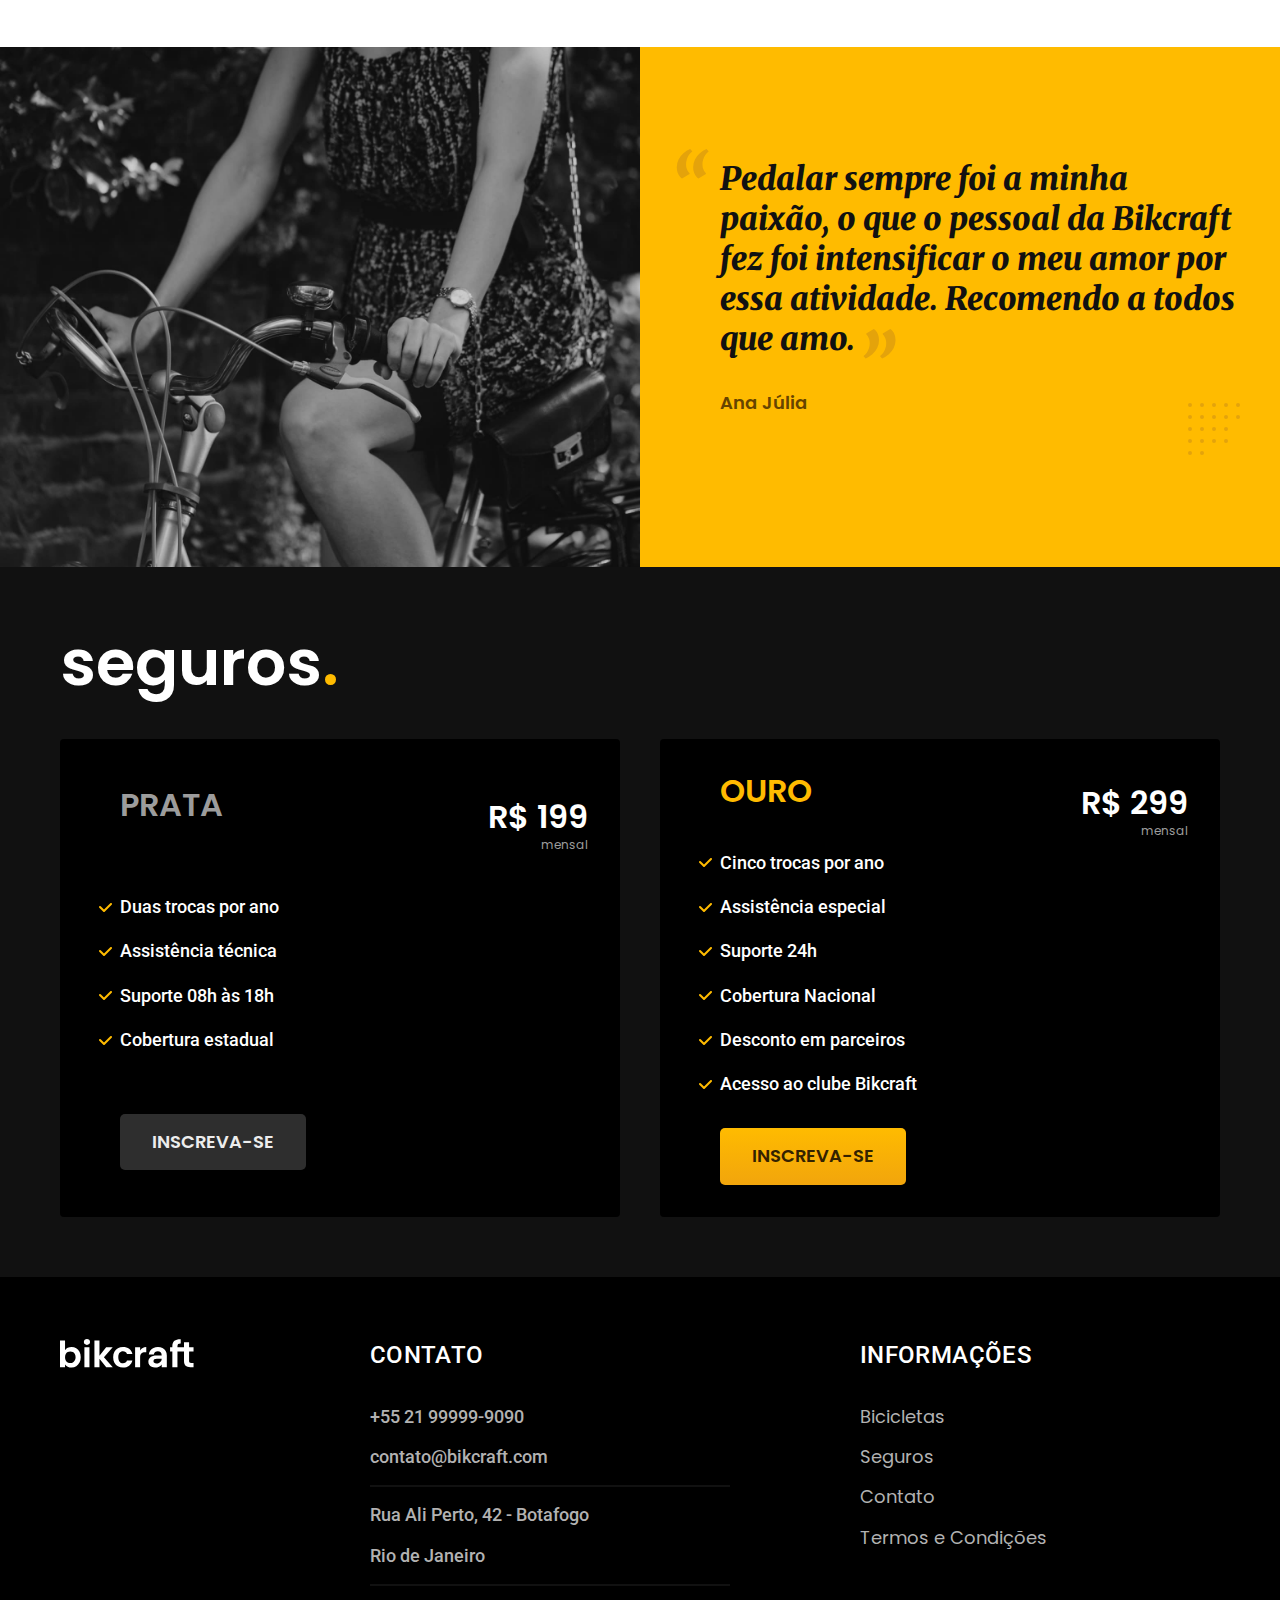
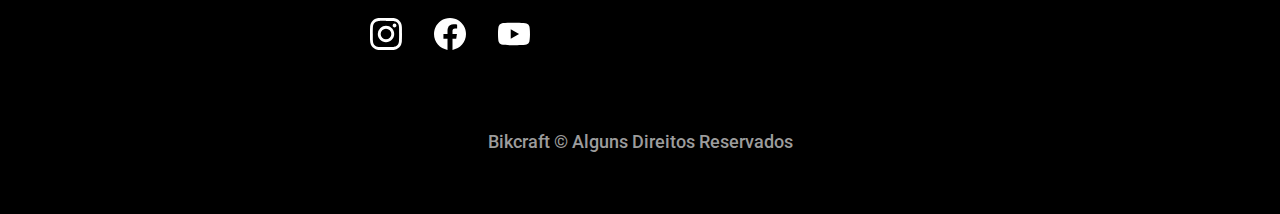
==== commit a3c4df6f: "bic internas, seguro, formularios, lojas, orcamento, decoracao e otimizacoes" ====
--- a/index.html
+++ b/index.html
@@ -7,6 +7,7 @@
 
   <title>Bikcraft - Bicicletas Elétricas</title>
   <meta name="description" content="Bicicletas elétricas de alta precisão e qualidade,  feitas sob medida para o cliente. Explore o mundo na sua velocidade com a Bikcraft.">
+  <link rel="preload" href="/css/style.css" as="style">
   <link rel="stylesheet" href="/css/style.css">
 
   <link rel="preconnect" href="https://fonts.googleapis.com">
@@ -18,7 +19,7 @@
   <header class="header-bg">
     <div class="header container">
       <a href="/index.html">
-        <img src="/img/bikcraft.svg" alt="Bikcraft"></a>
+        <img src="/img/bikcraft.svg" width="136" height="32" alt="Bikcraft"></a>
       <nav aria-label="primaria">
         <ul class="header-menu font-1-m cor-0">
           <li><a href="/bicicletas.html">Bicicletas</a></li>
@@ -36,7 +37,10 @@
         <p class="font-2-l">Bicicletas elétricas de alta precisão e qualidade feitas sob medida para você. Explore o mundo na sua velocidade com a Bikcraft.</p>
         <a class="botao" href="/bicicletas.html">Escolha a sua</a>
       </div>
-      <img src="/img/fotos/introducao.jpg" alt="Bicicleta Elétrica Preta">
+      <picture>
+        <source media="(max-width: 800px)" srcset="/img/bicicletas/nimbus.jpg">
+        <img src="/img/fotos/introducao.jpg" width="1280" height="1600" alt="Bicicleta Elétrica Preta">
+      </picture>
     </div>
   </main>
 
@@ -46,21 +50,21 @@
     <ul>
       <li>
         <a href="/bicicletas/magic.html">
-          <img src="/img/bicicletas/magic-home.jpg" alt="Bicicleta preta">
+          <img src="/img/bicicletas/magic-home.jpg" width="920" height="1040" alt="Bicicleta preta">
           <h3 class="font-1-xl">Magic Might</h3>
           <span class="font-2-m cor-8">R$ 2.499</span>
         </a>
       </li>
       <li>
         <a href="/bicicletas/nimbus.html">
-          <img src="/img/bicicletas/nimbus-home.jpg" alt="Bicicleta preta">
+          <img src="/img/bicicletas/nimbus-home.jpg" width="920" height="1040" alt="Bicicleta preta">
           <h3 class="font-1-xl">Nimbus Stark </h3>
           <span class="font-2-m cor-8">R$ 4.999</span>
         </a>
       </li>
       <li>
         <a href="/bicicletas/magic.html">
-          <img src="/img/bicicletas/nebula-home.jpg" alt="Bicicleta preta">
+          <img src="/img/bicicletas/nebula-home.jpg" width="920" height="1040" alt="Bicicleta preta">
           <h3 class="font-1-xl">Nebula Cosmic</h3>
           <span class="font-2-m cor-8">R$ 3.999</span>
         </a>
@@ -77,19 +81,19 @@
         <a class="link" href="/bicicletas.html">Escolha um modelo</a>
         <div class="tecnologia-vantagens">
           <div>
-            <img src="/img/icones/eletrica.svg" alt="">
+            <img src="/img/icones/eletrica.svg" width="24" height="24" alt="">
             <h3 class="font-1-m cor-0">Motor Elétrico</h3>
             <p class="font-2-s cor-5">Toda Bikcraft é equipada com um motor elétrico que possui duração de até 120h. A bateria é recarregada com a sua energia gasta ao pedalar.</p>
           </div>
           <div>
-            <img src="/img/icones/rastreador.svg" alt="">
+            <img src="/img/icones/rastreador.svg" width="24" height="24" alt="">
             <h3 class="font-1-m cor-0">Rastreador</h3>
             <p class="font-2-s cor-5">Sabemos o quão preciosa é a sua Bikcraft.Por isso, adicionamos rastreadores e sistemas anti-furto para garantir o seu sossego.</p>
           </div>
         </div>
       </div>
       <div class="tecnologia-imagem">
-        <img src="/img/fotos/tecnologia.jpg" alt="">
+        <img src="/img/fotos/tecnologia.jpg" width="1200" height="1920" alt="">
       </div>
     </div>
   </article>
@@ -98,21 +102,21 @@
     <h2 class="container font-1-xxl">nossos parceiros<span class="cor-p1">.</span></h2>
 
     <ul>
-      <li><img src="/img/parceiros/caravan.svg" alt="Caravan"></li>
-      <li><img src="/img/parceiros/ranek.svg" alt="ranek.svg"></li>
-      <li><img src="/img/parceiros/handel.svg" alt="handel"></li>
-      <li><img src="/img/parceiros/dogs.svg" alt="dogs.svg"></li>
-      <li><img src="/img/parceiros/lescone.svg" alt="lescone.svg"></li>
-      <li><img src="/img/parceiros/flexblog.svg" alt="flexblog.svg"></li>
-      <li><img src="/img/parceiros/wildbeast.svg" alt="wildbeast.svg"></li>
-      <li><img src="/img/parceiros/surfbot.svg" alt="surfbot.svg"></li>
+      <li><img src="/img/parceiros/caravan.svg" width="140" height="38" alt="Caravan"></li>
+      <li><img src="/img/parceiros/ranek.svg" width="149" height="36" alt="ranek.svg"></li>
+      <li><img src="/img/parceiros/handel.svg" width="139" height="50" alt="handel"></li>
+      <li><img src="/img/parceiros/dogs.svg" width="152" height="39" alt="dogs.svg"></li>
+      <li><img src="/img/parceiros/lescone.svg" width="208" height="41" alt="lescone.svg"></li>
+      <li><img src="/img/parceiros/flexblog.svg" width="165" height="38" alt="flexblog.svg"></li>
+      <li><img src="/img/parceiros/wildbeast.svg" width="196" height="34" alt="wildbeast.svg"></li>
+      <li><img src="/img/parceiros/surfbot.svg" width="200" height="49" alt="surfbot.svg"></li>
 
     </ul>
   </section>
 
   <section class="depoimento" aria-label="Depoimento">
     <div>
-      <img src="/img/fotos/depoimento.jpg" alt="Pessoa pedalando uma bicicleta Bikcraft.">
+      <img src="/img/fotos/depoimento.jpg" width="1560" height="1360" alt="Pessoa pedalando uma bicicleta Bikcraft.">
     </div>
     <div class="depoimento-conteudo">
       <blockquote class="font-1-xl">
@@ -157,7 +161,7 @@
 
   <footer class="footer-bg">
     <div class="footer container">
-      <img src="/img/bikcraft.svg" alt="">
+      <img src="/img/bikcraft.svg" width="136" height="32" alt="">
       <div class="footer-contato">
         <h3 class="font-2-l-b cor-0">Contato</h3>
         <ul class="font-2-m cor-5">
@@ -168,15 +172,15 @@
         </ul>
         <div class="footer-redes">
           <a href="/index.html">
-            <img src="/img/redes/instagram.svg" alt="Instagram">
+            <img src="/img/redes/instagram.svg" width="32" height="32" alt="Instagram">
           </a>
 
           <a href="/index.html">
-            <img src="/img/redes/facebook.svg" alt="Facebook">
+            <img src="/img/redes/facebook.svg" width="32" height="32" alt="Facebook">
           </a>
 
           <a href="/index.html">
-            <img src="/img/redes/youtube.svg" alt="YouTube">
+            <img src="/img/redes/youtube.svg" width="32" height="32" alt="YouTube">
           </a>
         </div>
       </div>
--- a/css/style.css
+++ b/css/style.css
@@ -7,6 +7,7 @@
 @import "/css/utilidades/tipografia.css";
 @import "/css/utilidades/cores.css";
 @import "/css/utilidades/componentes.css";
+@import "/css/utilidades/formulario.css";
 
 /* Home */
 @import "/css/home/intro.css";
@@ -17,6 +18,23 @@
 /* Bicicletas */
 
 @import "/css/bicicletas/bicicletas-lista.css";
+@import "/css/bicicletas/bicicletas.css";
+
+/* Páginas de bikes individuais */
+@import "/css/bicicleta/bicicleta.css";
+@import "/css/bicicleta/seguro.css";
 
 /* Seguros */
 @import "/css/seguros/seguros.css";
+@import "/css/seguros/vantagens.css";
+@import "/css/seguros/perguntas.css";
+
+/* Contato */
+@import "/css/contato/contato.css";
+@import "/css/contato/lojas.css";
+
+/* Termos */
+@import "/css/termos/termos.css";
+
+/* Orçamento */
+@import "/css/orcamento/orcamento.css";
--- a/css/style.css
+++ b/css/style.css
@@ -7,6 +7,7 @@
 @import "/css/utilidades/tipografia.css";
 @import "/css/utilidades/cores.css";
 @import "/css/utilidades/componentes.css";
+@import "/css/utilidades/formulario.css";
 
 /* Home */
 @import "/css/home/intro.css";
@@ -17,6 +18,23 @@
 /* Bicicletas */
 
 @import "/css/bicicletas/bicicletas-lista.css";
+@import "/css/bicicletas/bicicletas.css";
+
+/* Páginas de bikes individuais */
+@import "/css/bicicleta/bicicleta.css";
+@import "/css/bicicleta/seguro.css";
 
 /* Seguros */
 @import "/css/seguros/seguros.css";
+@import "/css/seguros/vantagens.css";
+@import "/css/seguros/perguntas.css";
+
+/* Contato */
+@import "/css/contato/contato.css";
+@import "/css/contato/lojas.css";
+
+/* Termos */
+@import "/css/termos/termos.css";
+
+/* Orçamento */
+@import "/css/orcamento/orcamento.css";
